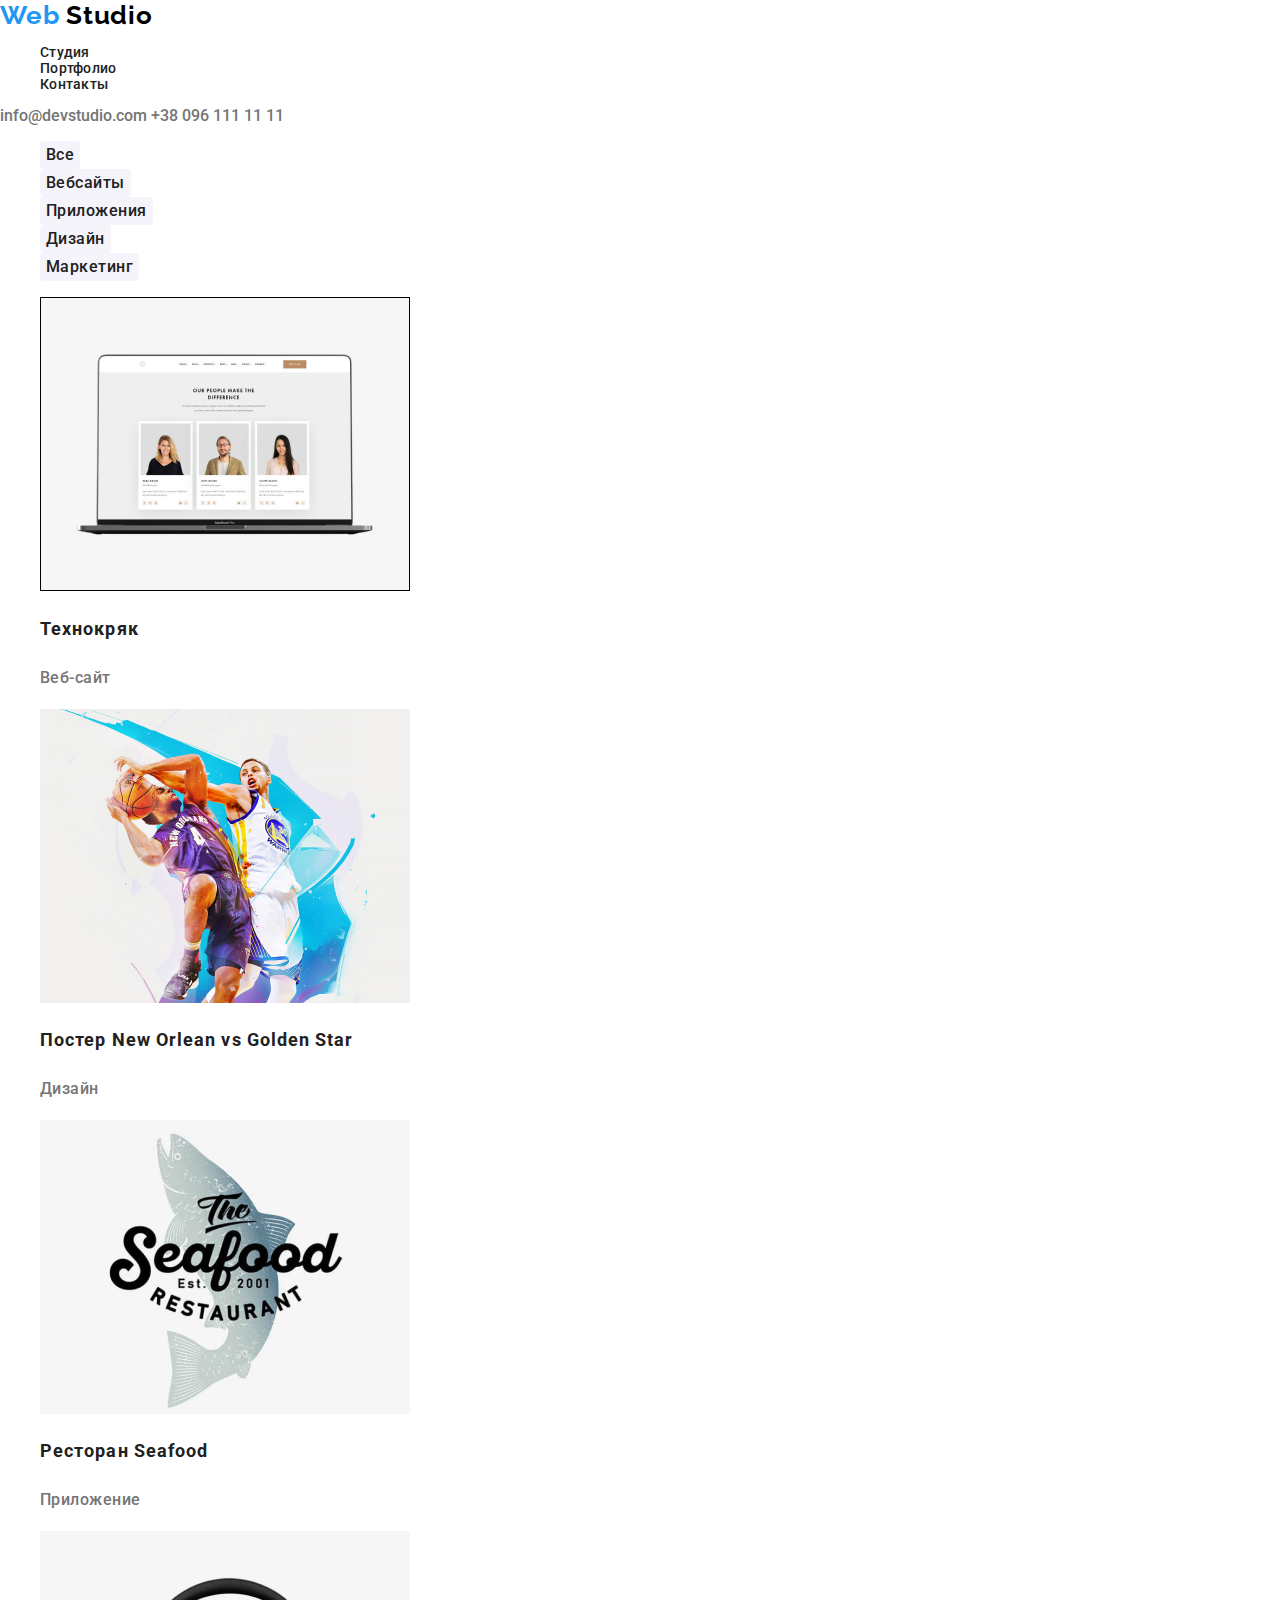
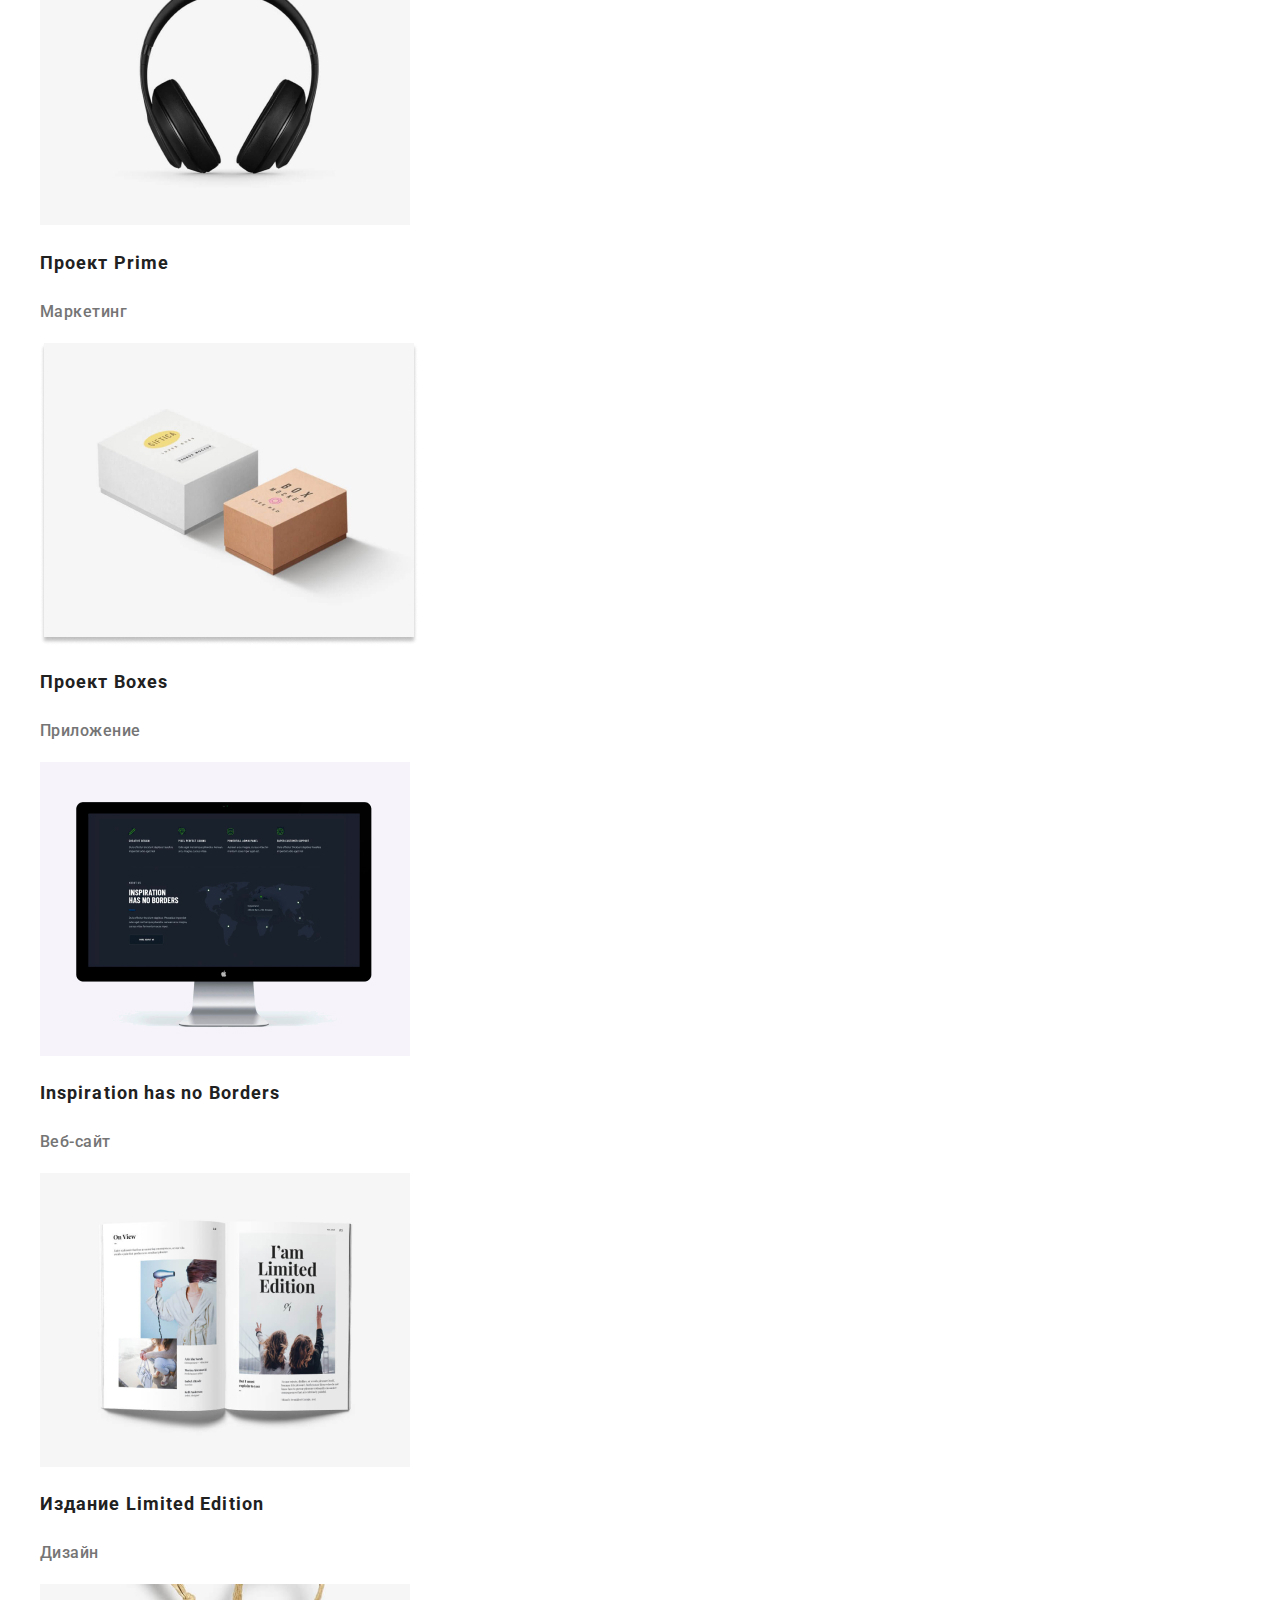
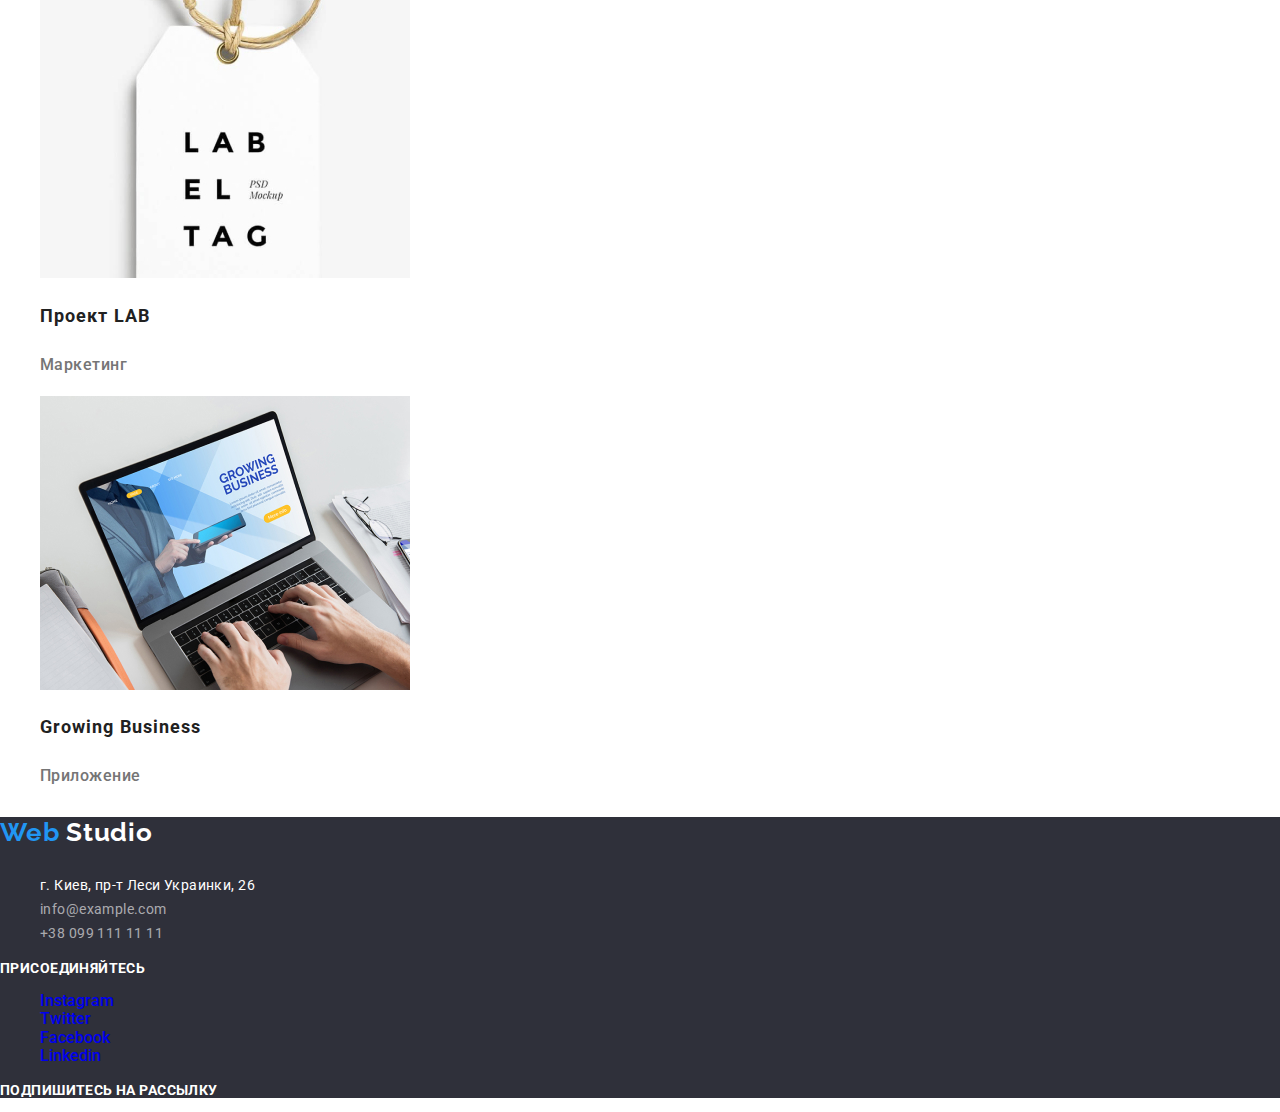
==== portfolio.html @ 92ddf0d1 "Перенес файлы в новый репозиторий" ====
<!DOCTYPE html>
<html lang="en">
  <head>
    <meta charset="UTF-8" />
    <meta name="viewport" content="width=device-width, initial-scale=1.0" />
    <link rel="stylesheet" href="./css/normalize.css" />
    <link
      href="https://fonts.googleapis.com/css2?family=Raleway:wght@700&family=Roboto:wght@400;500;700&display=swap"
      rel="stylesheet"
    />
    <link rel="stylesheet" href="./css/styleportfolio.css" />
    <title>Portfolio</title>
  </head>
  <body>
    <header>
      <a href="./" class="logo">Web <span class="logoword">Studio</span></a>
      <nav>
        <ul class="navigation">
          <li><a href="index.html" class="navigation-item">Студия</a></li>
          <li>
            <a href="portfolio.html" class="navigation-item">Портфолио</a>
          </li>
          <li><a href="#" class="navigation-item">Контакты</a></li>
        </ul>
      </nav>
      <a href="mailto:info@devstudio.com" class="navigation-item"
        >info@devstudio.com</a
      >
      <a href="tel:+380961111111" class="navigation-item">+38 096 111 11 11</a>
    </header>
    <main>
      <h1 hidden>Портфолио</h1>
      <section>
        <ul class="button-list">
          <li>
            <button type="buton" class="button">Все</button>
          </li>
          <li>
            <button type="buton" class="button">Вебсайты</button>
          </li>
          <li>
            <button type="buton" class="button">Приложения</button>
          </li>
          <li>
            <button type="buton" class="button">Дизайн</button>
          </li>
          <li>
            <button type="buton" class="button">Маркетинг</button>
          </li>
        </ul>
      </section>
      <section>
        <ul class="client-list">
          <li>
            <a href="#" class="client">
              <img src="./images/tehnokryak.jpg" alt="Ноутбук" />
              <h2 class="client-title">Технокряк</h2>
              <p class="client-title-work">Веб-сайт</p>
              <p></p>
            </a>
          </li>
          <li>
            <a href="#" class="client">
              <img src="./images/bascket.jpg" alt="Баскетбол" />
              <h2 class="client-title">Постер New Orlean vs Golden Star</h2>
              <p class="client-title-work">Дизайн</p>
              <p></p>
            </a>
          </li>
          <li>
            <a href="#" class="client">
              <img src="./images/restaurant.jpg" alt="Логотип ресторана" />
              <h2 class="client-title">Ресторан Seafood</h2>
              <p class="client-title-work">Приложение</p>
              <p></p>
            </a>
          </li>
          <li>
            <a href="#" class="client">
              <img src="./images/headphones.jpg" alt="Наушники" />
              <h2 class="client-title">Проект Prime</h2>
              <p class="client-title-work">Маркетинг</p>
              <p></p>
            </a>
          </li>
          <li>
            <a href="#" class="client">
              <img src="./images/boxes.jpg" alt="Ящики" />
              <h2 class="client-title">Проект Boxes</h2>
              <p class="client-title-work">Приложение</p>
              <p></p>
            </a>
          </li>
          <li>
            <a href="#" class="client">
              <img src="./images/inspiration.jpg" alt="Компьютер" />
              <h2 class="client-title">Inspiration has no Borders</h2>
              <p class="client-title-work">Веб-сайт</p>
              <p></p>
            </a>
          </li>
          <li>
            <a href="#" class="client">
              <img src="./images/limited.jpg" alt="Журнал" />
              <h2 class="client-title">Издание Limited Edition</h2>
              <p class="client-title-work">Дизайн</p>
              <p></p>
            </a>
          </li>
          <li>
            <a href="#" class="client">
              <img src="./images/lab.jpg" alt="Ярлык" />
              <h2 class="client-title">Проект LAB</h2>
              <p class="client-title-work">Маркетинг</p>
              <p></p>
            </a>
          </li>
          <li>
            <a href="#" class="client">
              <img src="./images/business.jpg" alt="Ноутбук" />
              <h2 class="client-title">Growing Business</h2>
              <p class="client-title-work">Приложение</p>
              <p></p>
            </a>
          </li>
        </ul>
      </section>
    </main>
    <footer>
      <section>
        <h3 class="logo">Web <span class="logoword-white">Studio</span></h3>
        <address>
          <ul class="address">
            <li>г. Киев, пр-т Леси Украинки, 26</li>
            <li class="address-item">info@example.com</li>
            <li class="address-item">+38 099 111 11 11</li>
          </ul>
        </address>
      </section>
      <section>
        <h3 class="invite">Присоединяйтесь</h3>
        <ul class="invite-list">
          <li>
            <a href="#" aria-label="Instagram" class="invite-item">Instagram</a>
          </li>
          <li>
            <a href="#" aria-label="Twitter" class="invite-item">Twitter</a>
          </li>
          <li>
            <a href="#" aria-label="Facebook" class="invite-item">Facebook</a>
          </li>
          <li>
            <a href="#" aria-label="Linkedin" class="invite-item">Linkedin</a>
          </li>
        </ul>
      </section>
      <section>
        <h3 class="invite">Подпишитесь на рассылку</h3>
      </section>
    </footer>
  </body>
</html>
---- css/styleportfolio.css ----
:root {
  --accent-color: #2196f3;
  --dark-color: #212121;
  --white-color: #ffffff;
  --gray-color: #757575;
}

body {
  font-family: "Roboto", sans-serif;
  font-style: normal;
  font-weight: 500;
  color: var(--dark-color);
}

/* Начало хедера */

.logo {
  font-family: "Raleway", sans-serif;
  font-style: normal;
  font-weight: bold;
  font-size: 26px;
  line-height: 1.19;
  letter-spacing: 0.03em;
  color: var(--accent-color);
  text-decoration: none;
}
.logoword {
  color: #000000;
}

.navigation {
  font-size: 14px;
  line-height: 1.14;
  letter-spacing: 0.02em;
  list-style-type: none;
}

.navigation-item {
  text-decoration: none;
  color: var(--dark-color);
}

.navigation-item:hover {
  color: var(--accent-color);
}

.navigation-item:focus {
  color: var(--accent-color);
}

nav ~ a.navigation-item {
  color: var(--gray-color);
}

/* Конец хедера */
/* Начало основной части */

.button {
  font-family: "Roboto", sans-serif;
  font-style: normal;
  font-weight: 500;
  font-size: 16px;
  line-height: 1.625;
  text-align: center;
  letter-spacing: 0.03em;
  background: #f5f4fa;
  border-radius: 4px;
  border: var(--white-color);
  color: var(--dark-color);
}

.button:hover {
  color: var(--white-color);
  background: var(--accent-color);
  box-shadow: 0px 2px 2px rgba(0, 0, 0, 0.12), 0px 1px 2px rgba(0, 0, 0, 0.08),
    0px 3px 1px rgba(0, 0, 0, 0.1);
}

.button-list,
.client-list {
  list-style-type: none;
}

.client {
  text-decoration: none;
  color: var(--dark-color);
}

.client-title {
  font-weight: bold;
  font-size: 18px;
  line-height: 36px;
  letter-spacing: 0.06em;
}

.client-title-work {
  font-size: 16px;
  line-height: 1.875;
  letter-spacing: 0.03em;
  color: var(--gray-color);
}

/* Конец основной части */
/* Начало футера */

footer {
  background: #2f303a;
}

.logoword-white {
  color: var(--white-color);
}

.address {
  list-style-type: none;
  font-style: normal;
  font-weight: normal;
  font-size: 14px;
  line-height: 1.714;
  letter-spacing: 0.03em;
  color: var(--white-color);
}

.address-item {
  color: rgba(255, 255, 255, 0.6);
}

.invite {
  font-weight: bold;
  font-size: 14px;
  line-height: 1.143;
  letter-spacing: 0.03em;
  text-transform: uppercase;
  color: var(--white-color);
}

.invite-list {
  list-style-type: none;
}

.invite-item {
  text-decoration: none;
}

/* Конец футера */
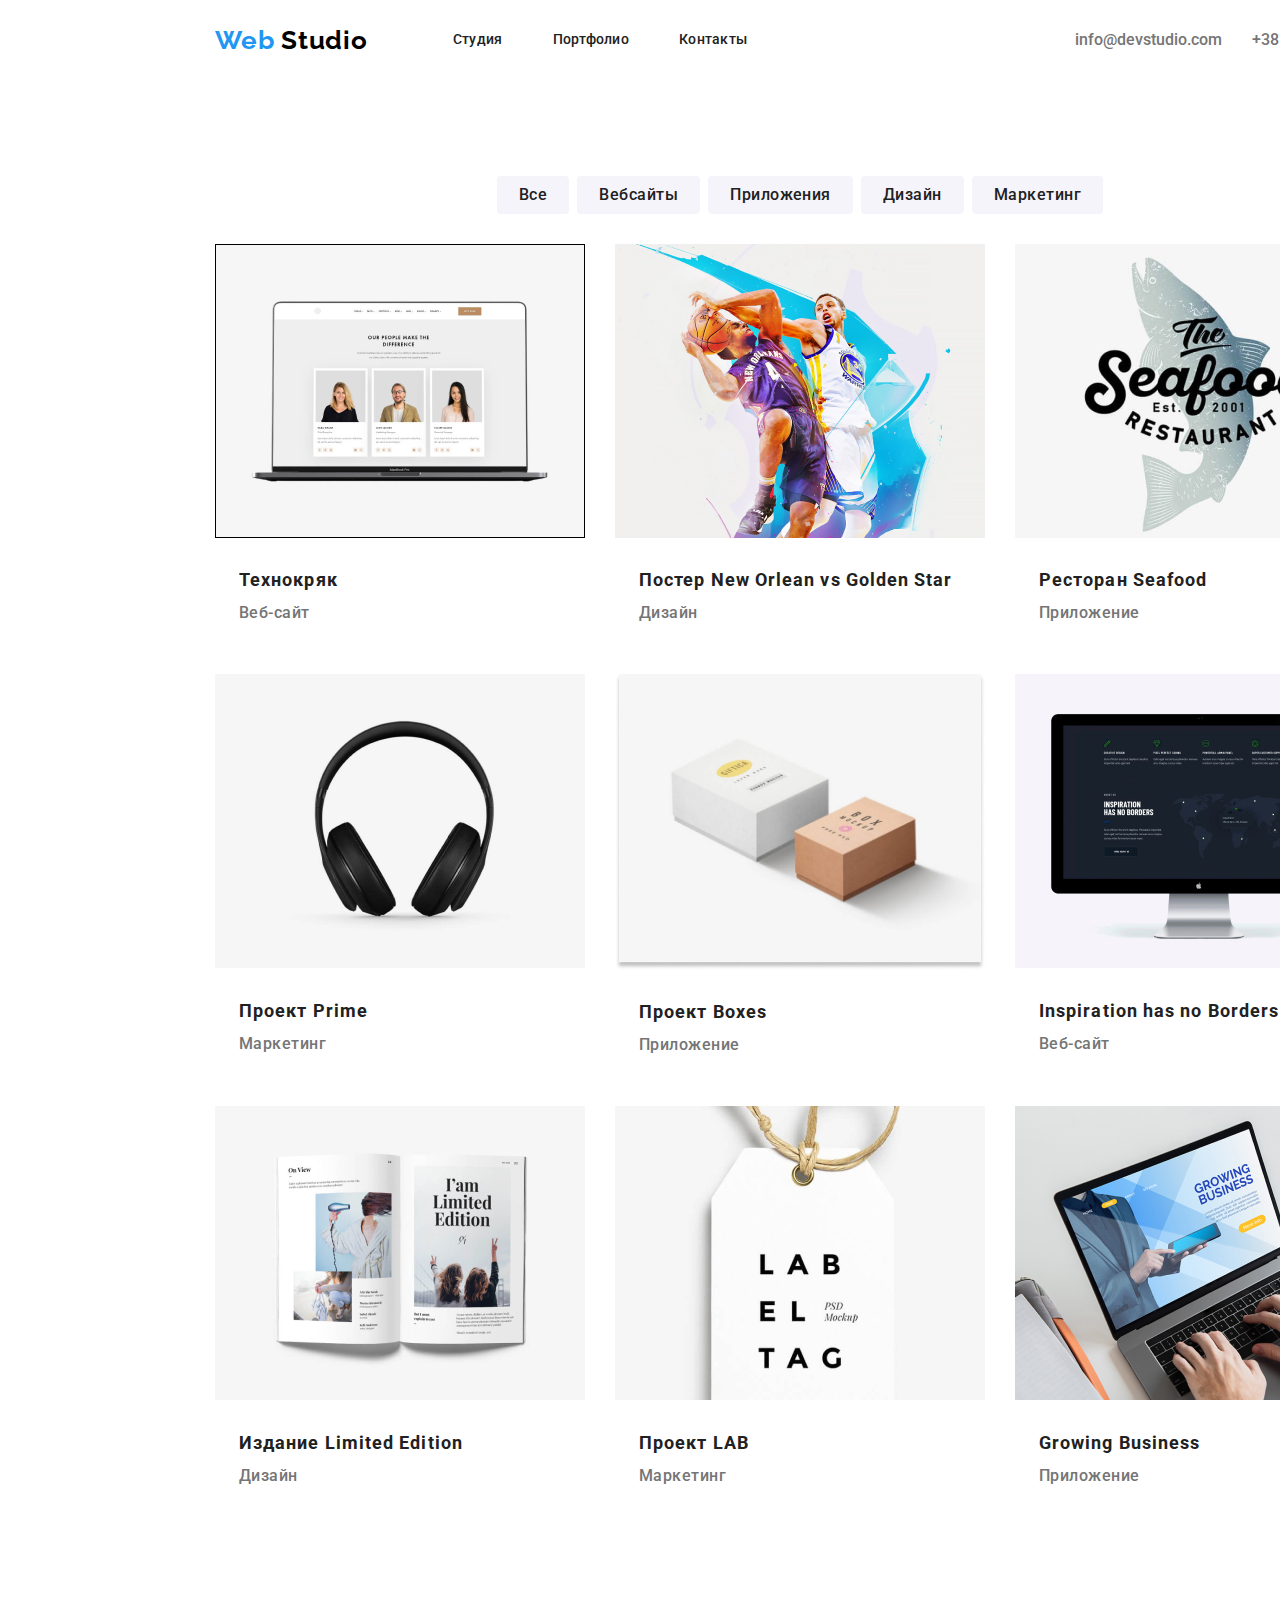
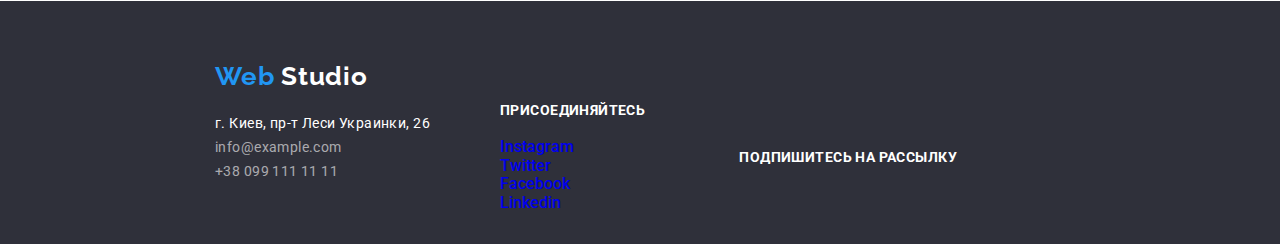
==== commit 8dc8d16f: "Сделал ДЗ №3" ====
--- a/portfolio.html
+++ b/portfolio.html
@@ -13,150 +13,163 @@
   </head>
   <body>
     <header>
-      <a href="./" class="logo">Web <span class="logoword">Studio</span></a>
-      <nav>
-        <ul class="navigation">
-          <li><a href="index.html" class="navigation-item">Студия</a></li>
-          <li>
-            <a href="portfolio.html" class="navigation-item">Портфолио</a>
-          </li>
-          <li><a href="#" class="navigation-item">Контакты</a></li>
-        </ul>
-      </nav>
-      <a href="mailto:info@devstudio.com" class="navigation-item"
-        >info@devstudio.com</a
-      >
-      <a href="tel:+380961111111" class="navigation-item">+38 096 111 11 11</a>
+      <div class="container flexbox">
+        <a href="./" class="logo">Web <span class="logoword">Studio</span></a>
+        <nav class="navigation-navigation">
+          <ul class="navigation flexbox">
+            <li class="navigation-menu">
+              <a href="index.html" class="navigation-item">Студия</a>
+            </li>
+            <li class="navigation-menu">
+              <a href="portfolio.html" class="navigation-item">Портфолио</a>
+            </li>
+            <li class="navigation-menu">
+              <a href="#" class="navigation-item">Контакты</a>
+            </li>
+          </ul>
+        </nav>
+        <a href="mailto:info@devstudio.com" class="navigation-item"
+          >info@devstudio.com</a
+        >
+        <a href="tel:+380961111111" class="navigation-item"
+          >+38 096 111 11 11</a
+        >
+      </div>
     </header>
     <main>
       <h1 hidden>Портфолио</h1>
       <section>
-        <ul class="button-list">
-          <li>
-            <button type="buton" class="button">Все</button>
-          </li>
-          <li>
-            <button type="buton" class="button">Вебсайты</button>
-          </li>
-          <li>
-            <button type="buton" class="button">Приложения</button>
-          </li>
-          <li>
-            <button type="buton" class="button">Дизайн</button>
-          </li>
-          <li>
-            <button type="buton" class="button">Маркетинг</button>
-          </li>
-        </ul>
+        <div class="container">
+          <ul class="button-list flexbox">
+            <li class="button-item">
+              <button type="buton" class="button">Все</button>
+            </li>
+            <li class="button-item">
+              <button type="buton" class="button">Вебсайты</button>
+            </li>
+            <li class="button-item">
+              <button type="buton" class="button">Приложения</button>
+            </li>
+            <li class="button-item">
+              <button type="buton" class="button">Дизайн</button>
+            </li>
+            <li class="button-item">
+              <button type="buton" class="button">Маркетинг</button>
+            </li>
+          </ul>
+        </div>
       </section>
       <section>
-        <ul class="client-list">
-          <li>
-            <a href="#" class="client">
-              <img src="./images/tehnokryak.jpg" alt="Ноутбук" />
-              <h2 class="client-title">Технокряк</h2>
-              <p class="client-title-work">Веб-сайт</p>
-              <p></p>
-            </a>
-          </li>
-          <li>
-            <a href="#" class="client">
-              <img src="./images/bascket.jpg" alt="Баскетбол" />
-              <h2 class="client-title">Постер New Orlean vs Golden Star</h2>
-              <p class="client-title-work">Дизайн</p>
-              <p></p>
-            </a>
-          </li>
-          <li>
-            <a href="#" class="client">
-              <img src="./images/restaurant.jpg" alt="Логотип ресторана" />
-              <h2 class="client-title">Ресторан Seafood</h2>
-              <p class="client-title-work">Приложение</p>
-              <p></p>
-            </a>
-          </li>
-          <li>
-            <a href="#" class="client">
-              <img src="./images/headphones.jpg" alt="Наушники" />
-              <h2 class="client-title">Проект Prime</h2>
-              <p class="client-title-work">Маркетинг</p>
-              <p></p>
-            </a>
-          </li>
-          <li>
-            <a href="#" class="client">
-              <img src="./images/boxes.jpg" alt="Ящики" />
-              <h2 class="client-title">Проект Boxes</h2>
-              <p class="client-title-work">Приложение</p>
-              <p></p>
-            </a>
-          </li>
-          <li>
-            <a href="#" class="client">
-              <img src="./images/inspiration.jpg" alt="Компьютер" />
-              <h2 class="client-title">Inspiration has no Borders</h2>
-              <p class="client-title-work">Веб-сайт</p>
-              <p></p>
-            </a>
-          </li>
-          <li>
-            <a href="#" class="client">
-              <img src="./images/limited.jpg" alt="Журнал" />
-              <h2 class="client-title">Издание Limited Edition</h2>
-              <p class="client-title-work">Дизайн</p>
-              <p></p>
-            </a>
-          </li>
-          <li>
-            <a href="#" class="client">
-              <img src="./images/lab.jpg" alt="Ярлык" />
-              <h2 class="client-title">Проект LAB</h2>
-              <p class="client-title-work">Маркетинг</p>
-              <p></p>
-            </a>
-          </li>
-          <li>
-            <a href="#" class="client">
-              <img src="./images/business.jpg" alt="Ноутбук" />
-              <h2 class="client-title">Growing Business</h2>
-              <p class="client-title-work">Приложение</p>
-              <p></p>
-            </a>
-          </li>
-        </ul>
+        <div class="container">
+          <ul class="client-list">
+            <li class="client-item">
+              <a href="#" class="client">
+                <img src="./images/tehnokryak.jpg" alt="Ноутбук" />
+                <h2 class="client-title">Технокряк</h2>
+                <p class="client-title-work">Веб-сайт</p>
+                <p></p>
+              </a>
+            </li>
+            <li class="client-item">
+              <a href="#" class="client">
+                <img src="./images/bascket.jpg" alt="Баскетбол" />
+                <h2 class="client-title">Постер New Orlean vs Golden Star</h2>
+                <p class="client-title-work">Дизайн</p>
+                <p></p>
+              </a>
+            </li>
+            <li class="client-item">
+              <a href="#" class="client">
+                <img src="./images/restaurant.jpg" alt="Логотип ресторана" />
+                <h2 class="client-title">Ресторан Seafood</h2>
+                <p class="client-title-work">Приложение</p>
+                <p></p>
+              </a>
+            </li>
+            <li class="client-item">
+              <a href="#" class="client">
+                <img src="./images/headphones.jpg" alt="Наушники" />
+                <h2 class="client-title">Проект Prime</h2>
+                <p class="client-title-work">Маркетинг</p>
+                <p></p>
+              </a>
+            </li>
+            <li class="client-item">
+              <a href="#" class="client">
+                <img src="./images/boxes.jpg" alt="Ящики" width="370" />
+                <h2 class="client-title">Проект Boxes</h2>
+                <p class="client-title-work">Приложение</p>
+                <p></p>
+              </a>
+            </li>
+            <li class="client-item">
+              <a href="#" class="client">
+                <img src="./images/inspiration.jpg" alt="Компьютер" />
+                <h2 class="client-title">Inspiration has no Borders</h2>
+                <p class="client-title-work">Веб-сайт</p>
+                <p></p>
+              </a>
+            </li>
+            <li class="client-item">
+              <a href="#" class="client">
+                <img src="./images/limited.jpg" alt="Журнал" />
+                <h2 class="client-title">Издание Limited Edition</h2>
+                <p class="client-title-work">Дизайн</p>
+                <p></p>
+              </a>
+            </li>
+            <li class="client-item">
+              <a href="#" class="client">
+                <img src="./images/lab.jpg" alt="Ярлык" />
+                <h2 class="client-title">Проект LAB</h2>
+                <p class="client-title-work">Маркетинг</p>
+                <p></p>
+              </a>
+            </li>
+            <li class="client-item">
+              <a href="#" class="client">
+                <img src="./images/business.jpg" alt="Ноутбук" />
+                <h2 class="client-title">Growing Business</h2>
+                <p class="client-title-work">Приложение</p>
+                <p></p>
+              </a>
+            </li>
+          </ul>
+        </div>
       </section>
     </main>
     <footer>
-      <section>
-        <h3 class="logo">Web <span class="logoword-white">Studio</span></h3>
-        <address>
-          <ul class="address">
-            <li>г. Киев, пр-т Леси Украинки, 26</li>
-            <li class="address-item">info@example.com</li>
-            <li class="address-item">+38 099 111 11 11</li>
+      <div class="container flexbox footer-content">
+        <section>
+          <h3 class="logo-footer">Web <span class="logoword-white">Studio</span></h3>
+          <address>
+            <ul class="address">
+              <li>г. Киев, пр-т Леси Украинки, 26</li>
+              <li class="address-item">info@example.com</li>
+              <li class="address-item">+38 099 111 11 11</li>
+            </ul>
+          </address>
+        </section>
+        <section>
+          <h3 class="invite">Присоединяйтесь</h3>
+          <ul class="invite-list">
+            <li>
+              <a href="#" aria-label="Instagram" class="invite-item">Instagram</a>
+            </li>
+            <li>
+              <a href="#" aria-label="Twitter" class="invite-item">Twitter</a>
+            </li>
+            <li>
+              <a href="#" aria-label="Facebook" class="invite-item">Facebook</a>
+            </li>
+            <a href="#" aria-label="Linkedin" class="invite-item">Linkedin</a>
+            </li>
           </ul>
-        </address>
-      </section>
-      <section>
-        <h3 class="invite">Присоединяйтесь</h3>
-        <ul class="invite-list">
-          <li>
-            <a href="#" aria-label="Instagram" class="invite-item">Instagram</a>
-          </li>
-          <li>
-            <a href="#" aria-label="Twitter" class="invite-item">Twitter</a>
-          </li>
-          <li>
-            <a href="#" aria-label="Facebook" class="invite-item">Facebook</a>
-          </li>
-          <li>
-            <a href="#" aria-label="Linkedin" class="invite-item">Linkedin</a>
-          </li>
-        </ul>
-      </section>
-      <section>
-        <h3 class="invite">Подпишитесь на рассылку</h3>
-      </section>
+        </section>
+        <section>
+          <h3 class="invite">Подпишитесь на рассылку</h3>
+        </section>
+      </div>
     </footer>
   </body>
 </html>
--- a/css/styleportfolio.css
+++ b/css/styleportfolio.css
@@ -5,11 +5,29 @@
   --gray-color: #757575;
 }
 
+* {
+  box-sizing: border-box;
+}
+
 body {
+  font-weight: 500;
   font-family: "Roboto", sans-serif;
   font-style: normal;
-  font-weight: 500;
-  color: var(--dark-color);
+  color: var(--dark-color);
+}
+
+.container {
+  width: 1600px;
+  padding-left: 215px;
+  padding-right: 215px;
+  margin-left: auto;
+  margin-right: auto;
+}
+
+.flexbox {
+  display: flex;
+  justify-content: flex-end;
+  align-items: center;
 }
 
 /* Начало хедера */
@@ -23,6 +41,9 @@
   letter-spacing: 0.03em;
   color: var(--accent-color);
   text-decoration: none;
+  padding-right: 85px;
+  padding-top: 25px;
+  padding-bottom: 25px;
 }
 .logoword {
   color: #000000;
@@ -33,11 +54,25 @@
   line-height: 1.14;
   letter-spacing: 0.02em;
   list-style-type: none;
+  padding: 0;
+  margin: 0;
+}
+
+.navigation-navigation {
+  margin-right: auto;
+}
+
+.navigation-menu:not(:last-child) {
+  margin-right: 50px;
 }
 
 .navigation-item {
   text-decoration: none;
   color: var(--dark-color);
+}
+
+.navigation-item:not(:last-child) {
+  margin-right: 30px;
 }
 
 .navigation-item:hover {
@@ -54,6 +89,22 @@
 
 /* Конец хедера */
 /* Начало основной части */
+
+.button-list {
+  margin: 0;
+  padding-top: 95px;
+  padding-left: 0;
+  justify-content: center;
+}
+
+.button-item:not(:last-child) {
+  padding-right: 8px;
+}
+
+.button-list,
+.client-list {
+  list-style-type: none;
+}
 
 .button {
   font-family: "Roboto", sans-serif;
@@ -67,6 +118,7 @@
   border-radius: 4px;
   border: var(--white-color);
   color: var(--dark-color);
+  padding: 6px 22px;
 }
 
 .button:hover {
@@ -76,9 +128,19 @@
     0px 3px 1px rgba(0, 0, 0, 0.1);
 }
 
-.button-list,
 .client-list {
-  list-style-type: none;
+  display: flex;
+  flex-wrap: wrap;
+  margin: 0;
+  padding-left: 0;
+}
+
+.client-item {
+  margin-top: 30px;
+}
+
+.client-item:not(:nth-child(3n)) {
+  margin-right: 30px;
 }
 
 .client {
@@ -91,6 +153,9 @@
   font-size: 18px;
   line-height: 36px;
   letter-spacing: 0.06em;
+  margin: 0;
+  padding-top: 20px;
+  padding-left: 24px;
 }
 
 .client-title-work {
@@ -98,6 +163,8 @@
   line-height: 1.875;
   letter-spacing: 0.03em;
   color: var(--gray-color);
+  margin: 0;
+  padding-left: 24px;
 }
 
 /* Конец основной части */
@@ -105,6 +172,24 @@
 
 footer {
   background: #2f303a;
+  margin-top: 94px;
+}
+
+.footer-content {
+  justify-content: start;
+}
+
+.logo-footer {
+  font-family: "Raleway", sans-serif;
+  font-style: normal;
+  font-weight: bold;
+  font-size: 26px;
+  line-height: 1.19;
+  letter-spacing: 0.03em;
+  color: var(--accent-color);
+  text-decoration: none;
+  padding-top: 60px;
+  margin: 0;
 }
 
 .logoword-white {
@@ -119,12 +204,28 @@
   line-height: 1.714;
   letter-spacing: 0.03em;
   color: var(--white-color);
+  margin: 0;
+  padding-left: 0px;
+  padding-top: 20px;
+  padding-right: 70px;
+  padding-bottom: 60px;
 }
 
 .address-item {
   color: rgba(255, 255, 255, 0.6);
 }
 
+.invite-list {
+  list-style-type: none;
+  margin: 0;
+  padding-left: 0;
+  padding-top: 20px;
+}
+
+.invite-item {
+  text-decoration: none;
+}
+
 .invite {
   font-weight: bold;
   font-size: 14px;
@@ -132,14 +233,12 @@
   letter-spacing: 0.03em;
   text-transform: uppercase;
   color: var(--white-color);
-}
-
-.invite-list {
-  list-style-type: none;
-}
-
-.invite-item {
-  text-decoration: none;
+  margin: 0;
+  padding-top: 70px;
+}
+
+.invite:not(:last-child) {
+  padding-right: 94px;
 }
 
 /* Конец футера */
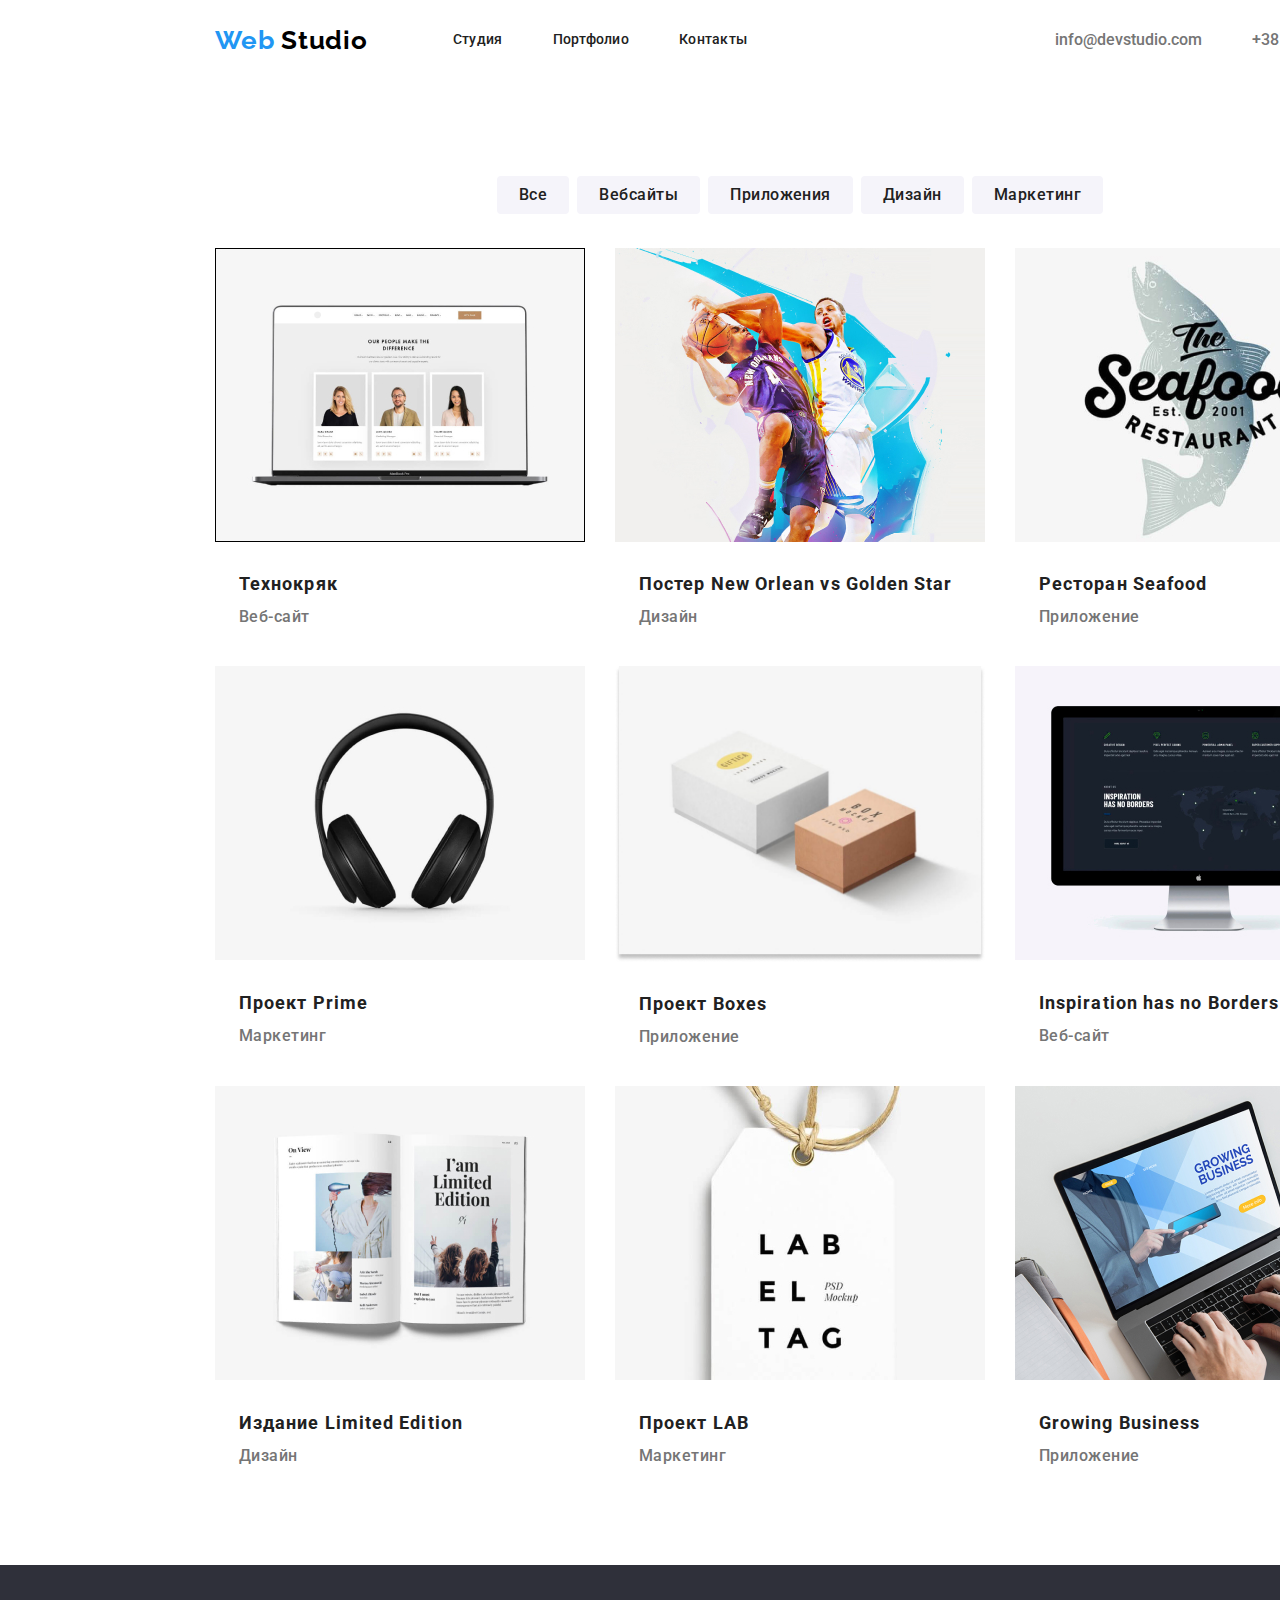
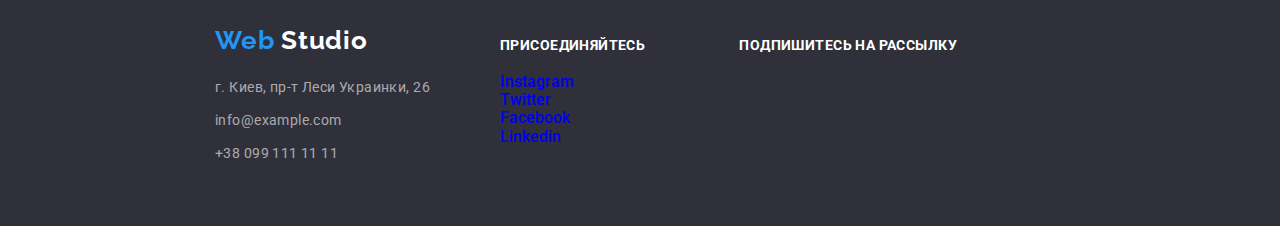
==== commit b97a44c5: "Доделал нормально 3 дз" ====
--- a/portfolio.html
+++ b/portfolio.html
@@ -139,12 +139,12 @@
       </section>
     </main>
     <footer>
-      <div class="container flexbox footer-content">
+      <div class="container footer-content">
         <section>
           <h3 class="logo-footer">Web <span class="logoword-white">Studio</span></h3>
           <address>
             <ul class="address">
-              <li>г. Киев, пр-т Леси Украинки, 26</li>
+              <li class="address-item">г. Киев, пр-т Леси Украинки, 26</li>
               <li class="address-item">info@example.com</li>
               <li class="address-item">+38 099 111 11 11</li>
             </ul>
--- a/css/styleportfolio.css
+++ b/css/styleportfolio.css
@@ -7,6 +7,10 @@
 
 * {
   box-sizing: border-box;
+}
+
+p {
+  margin: 0;
 }
 
 body {
@@ -41,9 +45,9 @@
   letter-spacing: 0.03em;
   color: var(--accent-color);
   text-decoration: none;
-  padding-right: 85px;
-  padding-top: 25px;
-  padding-bottom: 25px;
+  margin-right: 85px;
+  margin-top: 25px;
+  margin-bottom: 25px;
 }
 .logoword {
   color: #000000;
@@ -72,7 +76,7 @@
 }
 
 .navigation-item:not(:last-child) {
-  margin-right: 30px;
+  margin-right: 50px;
 }
 
 .navigation-item:hover {
@@ -92,13 +96,13 @@
 
 .button-list {
   margin: 0;
-  padding-top: 95px;
+  margin-top: 95px;
   padding-left: 0;
   justify-content: center;
 }
 
 .button-item:not(:last-child) {
-  padding-right: 8px;
+  margin-right: 8px;
 }
 
 .button-list,
@@ -136,7 +140,7 @@
 }
 
 .client-item {
-  margin-top: 30px;
+  margin-top: 34px;
 }
 
 .client-item:not(:nth-child(3n)) {
@@ -154,8 +158,8 @@
   line-height: 36px;
   letter-spacing: 0.06em;
   margin: 0;
-  padding-top: 20px;
-  padding-left: 24px;
+  margin-top: 20px;
+  margin-left: 24px;
 }
 
 .client-title-work {
@@ -163,8 +167,7 @@
   line-height: 1.875;
   letter-spacing: 0.03em;
   color: var(--gray-color);
-  margin: 0;
-  padding-left: 24px;
+  margin-left: 24px;
 }
 
 /* Конец основной части */
@@ -177,6 +180,7 @@
 
 .footer-content {
   justify-content: start;
+  display: flex;
 }
 
 .logo-footer {
@@ -188,8 +192,8 @@
   letter-spacing: 0.03em;
   color: var(--accent-color);
   text-decoration: none;
-  padding-top: 60px;
-  margin: 0;
+  margin: 0;
+  margin-top: 60px;
 }
 
 .logoword-white {
@@ -206,20 +210,24 @@
   color: var(--white-color);
   margin: 0;
   padding-left: 0px;
-  padding-top: 20px;
-  padding-right: 70px;
-  padding-bottom: 60px;
+  margin-top: 20px;
+  margin-right: 70px;
+  margin-bottom: 60px;
 }
 
 .address-item {
   color: rgba(255, 255, 255, 0.6);
 }
 
+.address-item:not(:last-child) {
+  margin-bottom: 9px;
+}
+
 .invite-list {
   list-style-type: none;
   margin: 0;
   padding-left: 0;
-  padding-top: 20px;
+  margin-top: 20px;
 }
 
 .invite-item {
@@ -234,11 +242,11 @@
   text-transform: uppercase;
   color: var(--white-color);
   margin: 0;
-  padding-top: 70px;
+  margin-top: 72px;
 }
 
 .invite:not(:last-child) {
-  padding-right: 94px;
+  margin-right: 94px;
 }
 
 /* Конец футера */
